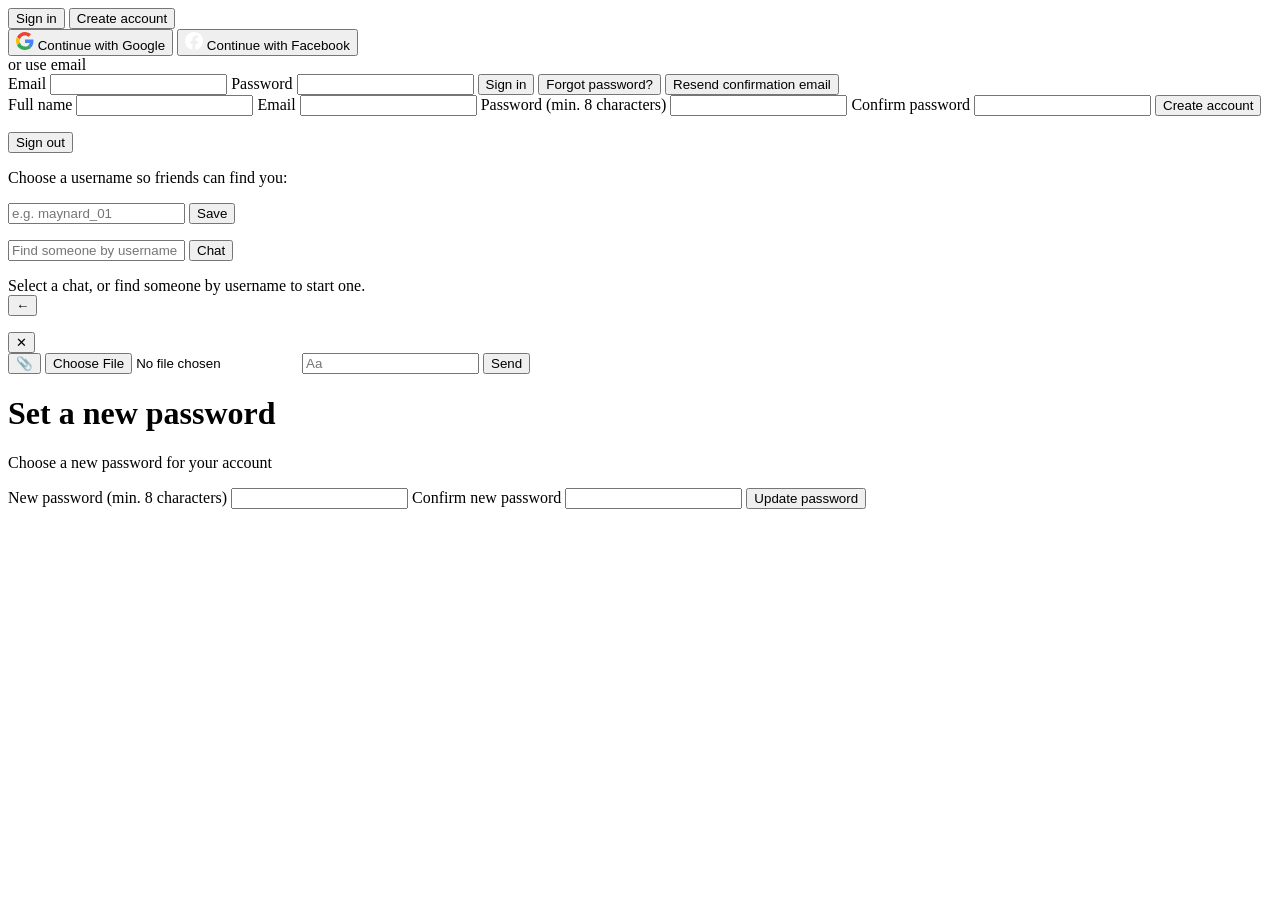
==== src/index.html @ 4a5135b0 "initial" ====
<!DOCTYPE html>
<html lang="en">
<head>
  <meta charset="UTF-8" />
  <meta name="viewport" content="width=device-width, initial-scale=1.0" />
  <title>Sign in</title>
  <link rel="stylesheet" href="\webappcss\style.css" />
  <!-- Google One Tap / Sign-In library (powers the automatic "Sign in with Google" prompt) -->
  <script src="https://accounts.google.com/gsi/client" async defer></script>
</head>
<body>
  <!-- ========== AUTH VIEW (login + registration) ========== -->
  <main class="card" id="auth-view">
    <div class="tabs" role="tablist">
      <button class="tab active" id="tab-login" role="tab" type="button">Sign in</button>
      <button class="tab" id="tab-register" role="tab" type="button">Create account</button>
    </div>

    <button class="btn btn-google" id="google-btn" type="button">
      <svg width="18" height="18" viewBox="0 0 48 48" aria-hidden="true">
        <path fill="#EA4335" d="M24 9.5c3.5 0 6.6 1.2 9.1 3.6l6.8-6.8C35.8 2.4 30.3 0 24 0 14.6 0 6.5 5.4 2.6 13.2l7.9 6.1C12.4 13.6 17.7 9.5 24 9.5z"/>
        <path fill="#4285F4" d="M46.5 24.5c0-1.6-.1-3.1-.4-4.5H24v9h12.7c-.6 3-2.3 5.5-4.8 7.2l7.5 5.8c4.4-4.1 7.1-10.1 7.1-17.5z"/>
        <path fill="#FBBC05" d="M10.5 28.7a14.5 14.5 0 0 1 0-9.4l-7.9-6.1a24 24 0 0 0 0 21.6l7.9-6.1z"/>
        <path fill="#34A853" d="M24 48c6.5 0 11.9-2.1 15.9-5.8l-7.5-5.8c-2.1 1.4-4.9 2.3-8.4 2.3-6.3 0-11.6-4.1-13.5-9.8l-7.9 6.1C6.5 42.6 14.6 48 24 48z"/>
      </svg>
      Continue with Google
    </button>

    <button class="btn btn-facebook" id="facebook-btn" type="button">
      <svg width="18" height="18" viewBox="0 0 24 24" aria-hidden="true" fill="#fff">
        <path d="M24 12a12 12 0 1 0-13.9 11.9v-8.4h-3V12h3V9.4c0-3 1.8-4.7 4.5-4.7 1.3 0 2.7.2 2.7.2v3h-1.5c-1.5 0-2 .9-2 1.9V12h3.4l-.5 3.5h-2.9v8.4A12 12 0 0 0 24 12z"/>
      </svg>
      Continue with Facebook
    </button>

    <div class="divider"><span>or use email</span></div>

    <!-- Sign-in form -->
    <form id="login-form" novalidate>
      <label for="login-email">Email</label>
      <input id="login-email" type="email" autocomplete="email" required />
      <label for="login-password">Password</label>
      <input id="login-password" type="password" autocomplete="current-password" required />
      <button class="btn btn-primary" type="submit">Sign in</button>
      <button class="link" id="forgot-btn" type="button">Forgot password?</button>
      <button class="link hidden" id="resend-btn" type="button">Resend confirmation email</button>
    </form>

    <!-- Registration form -->
    <form id="register-form" class="hidden" novalidate>
      <label for="reg-name">Full name</label>
      <input id="reg-name" type="text" autocomplete="name" required />
      <label for="reg-email">Email</label>
      <input id="reg-email" type="email" autocomplete="email" required />
      <label for="reg-password">Password (min. 8 characters)</label>
      <input id="reg-password" type="password" autocomplete="new-password" minlength="8" required />
      <label for="reg-confirm">Confirm password</label>
      <input id="reg-confirm" type="password" autocomplete="new-password" required />
      <button class="btn btn-primary" type="submit">Create account</button>
    </form>

    <p class="status" id="status" role="status"></p>
  </main>

  <!-- ========== CHAT VIEW (shown after login) ========== -->
  <main class="chat hidden" id="chat-view">
    <!-- Left: me, find people, conversation list -->
    <aside class="sidebar">
      <header class="me">
        <span id="me-avatar"></span>
        <div class="me-text">
          <strong id="user-name"></strong>
          <small id="user-email"></small>
        </div>
        <button class="icon-btn" id="logout-btn" type="button">Sign out</button>
      </header>

      <div class="username-box hidden" id="username-box">
        <p>Choose a username so friends can find you:</p>
        <form id="username-form" novalidate>
          <input id="username-input" type="text" placeholder="e.g. maynard_01" maxlength="30" autocomplete="off" />
          <button class="mini-btn" type="submit">Save</button>
        </form>
        <p class="status" id="username-status" role="status"></p>
      </div>

      <form class="find" id="find-form" novalidate>
        <input id="find-input" type="text" placeholder="Find someone by username" autocomplete="off" />
        <button class="mini-btn" type="submit">Chat</button>
      </form>
      <p class="find-status" id="find-status" role="status"></p>

      <ul class="convo-list" id="convo-list"></ul>
    </aside>

    <!-- Right: the open conversation -->
    <section class="thread">
      <div class="empty" id="thread-empty">Select a chat, or find someone by username to start one.</div>
      <div class="thread-body hidden" id="thread-body">
        <header class="thread-header">
          <button class="icon-btn mobile-only" id="back-btn" type="button" aria-label="Back to chats">←</button>
          <span id="peer-avatar"></span>
          <strong id="peer-name"></strong>
        </header>
        <div class="messages" id="messages" aria-live="polite"></div>
        <p class="send-status" id="send-status" role="status"></p>
        <div class="attach-chip hidden" id="attach-chip">
          <span id="attach-name"></span>
          <button type="button" id="attach-clear" aria-label="Remove attachment">✕</button>
        </div>
        <form class="composer" id="send-form" novalidate>
          <button type="button" class="attach-btn" id="attach-btn" aria-label="Attach a file" title="Attach a file (max 10 MB)">📎</button>
          <input id="attach-input" type="file" class="hidden"
                 accept=".png,.jpg,.jpeg,.gif,.webp,.pdf,.txt,.csv,.zip,.doc,.docx,.xls,.xlsx,.ppt,.pptx,.mp3,.m4a,.wav,.ogg,.mp4,.webm" />
          <input id="msg-input" type="text" placeholder="Aa" maxlength="2000" autocomplete="off" />
          <button type="submit" id="send-btn">Send</button>
        </form>
      </div>
    </section>
  </main>

  <!-- ========== NEW PASSWORD VIEW (opened from the reset-password email) ========== -->
  <main class="card hidden" id="recovery-view">
    <h1>Set a new password</h1>
    <p class="subtitle">Choose a new password for your account</p>
    <form id="recovery-form" novalidate>
      <label for="new-password">New password (min. 8 characters)</label>
      <input id="new-password" type="password" autocomplete="new-password" minlength="8" required />
      <label for="new-confirm">Confirm new password</label>
      <input id="new-confirm" type="password" autocomplete="new-password" required />
      <button class="btn btn-primary" type="submit">Update password</button>
    </form>
    <p class="status" id="recovery-status" role="status"></p>
  </main>

  <script type="module" src="\js\app.js"></script>
</body>
</html>
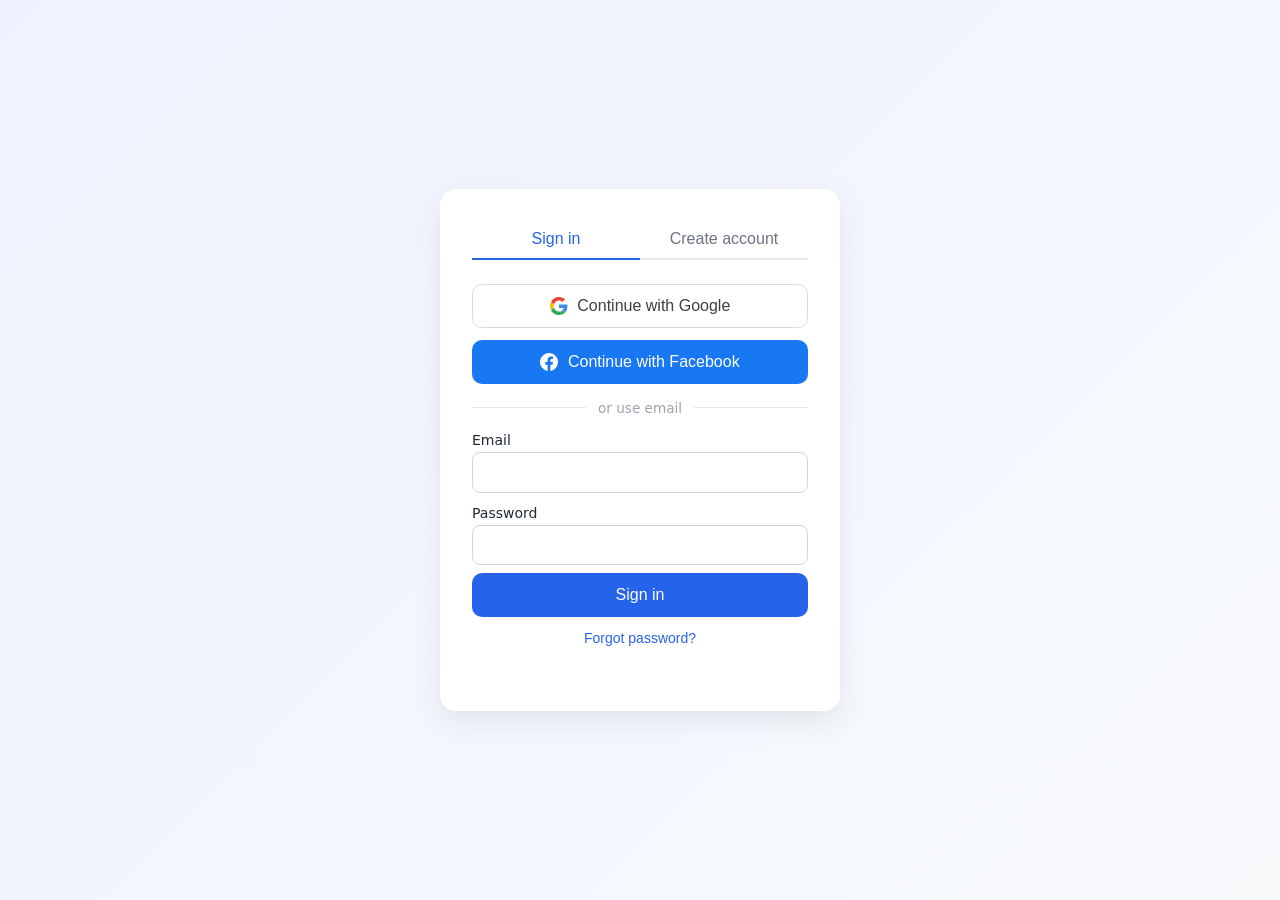
==== commit c6d9ebb0: "11/10/2026" ====
--- a/src/index.html
+++ b/src/index.html
@@ -4,7 +4,7 @@
   <meta charset="UTF-8" />
   <meta name="viewport" content="width=device-width, initial-scale=1.0" />
   <title>Sign in</title>
-  <link rel="stylesheet" href="\webappcss\style.css" />
+  <link rel="stylesheet" href="webappcss/style.css" />
   <!-- Google One Tap / Sign-In library (powers the automatic "Sign in with Google" prompt) -->
   <script src="https://accounts.google.com/gsi/client" async defer></script>
 </head>
@@ -133,6 +133,6 @@
     <p class="status" id="recovery-status" role="status"></p>
   </main>
 
-  <script type="module" src="\js\app.js"></script>
+  <script type="module" src="js/app.js"></script>
 </body>
 </html>
--- a/src/webappcss/style.css
+++ b/src/webappcss/style.css
@@ -0,0 +1,229 @@
+* { box-sizing: border-box; }
+
+body {
+  margin: 0;
+  min-height: 100vh;
+  display: grid;
+  place-items: center;
+  padding: 1rem 0;
+  font-family: system-ui, -apple-system, "Segoe UI", Roboto, sans-serif;
+  background: linear-gradient(135deg, #eef2ff, #f8fafc);
+  color: #1f2937;
+}
+
+.card {
+  width: min(92vw, 400px);
+  padding: 2rem;
+  background: #fff;
+  border-radius: 16px;
+  box-shadow: 0 10px 30px rgba(0, 0, 0, 0.08);
+  text-align: center;
+}
+
+h1 { margin: 0 0 0.25rem; font-size: 1.6rem; }
+.subtitle { margin: 0 0 1.25rem; color: #6b7280; }
+
+/* Tabs */
+.tabs { display: flex; margin-bottom: 1.5rem; border-bottom: 2px solid #e5e7eb; }
+.tab {
+  flex: 1;
+  padding: 0.6rem;
+  background: none;
+  border: none;
+  border-bottom: 2px solid transparent;
+  margin-bottom: -2px;
+  font-size: 1rem;
+  font-weight: 500;
+  color: #6b7280;
+  cursor: pointer;
+}
+.tab.active { color: #2563eb; border-bottom-color: #2563eb; }
+
+/* Buttons */
+.btn {
+  width: 100%;
+  display: flex;
+  align-items: center;
+  justify-content: center;
+  gap: 0.6rem;
+  padding: 0.75rem 1rem;
+  margin-bottom: 0.75rem;
+  font-size: 1rem;
+  font-weight: 500;
+  border-radius: 10px;
+  border: 1px solid transparent;
+  cursor: pointer;
+  transition: filter 0.15s;
+}
+.btn:hover { filter: brightness(0.96); }
+.btn:disabled { opacity: 0.6; cursor: wait; }
+.btn:focus-visible, .tab:focus-visible, input:focus-visible {
+  outline: 3px solid #93c5fd;
+  outline-offset: 2px;
+}
+.btn-google { background: #fff; color: #3c4043; border-color: #dadce0; }
+.btn-facebook { background: #1877f2; color: #fff; }
+.btn-primary { background: #2563eb; color: #fff; margin-top: 0.5rem; }
+.btn-logout { background: #f3f4f6; color: #374151; margin-top: 1rem; }
+
+/* Divider */
+.divider {
+  display: flex;
+  align-items: center;
+  gap: 0.75rem;
+  margin: 1rem 0;
+  color: #9ca3af;
+  font-size: 0.85rem;
+}
+.divider::before, .divider::after { content: ""; flex: 1; height: 1px; background: #e5e7eb; }
+
+/* Forms */
+form { text-align: left; }
+label { display: block; margin: 0.75rem 0 0.25rem; font-size: 0.875rem; font-weight: 500; }
+input {
+  width: 100%;
+  padding: 0.65rem 0.75rem;
+  font-size: 1rem;
+  border: 1px solid #d1d5db;
+  border-radius: 8px;
+}
+
+.link {
+  display: block;
+  margin: 0.25rem auto 0;
+  background: none;
+  border: none;
+  color: #2563eb;
+  font-size: 0.875rem;
+  cursor: pointer;
+}
+.link:hover { text-decoration: underline; }
+
+/* Messages */
+.status { min-height: 1.25rem; margin: 0.75rem 0 0; font-size: 0.9rem; color: #b91c1c; }
+.status.ok { color: #15803d; }
+.notice { padding: 0.6rem; border-radius: 8px; background: #fef9c3; font-size: 0.875rem; }
+
+.avatar { width: 80px; height: 80px; border-radius: 50%; margin-bottom: 1rem; object-fit: cover; background: #e5e7eb; }
+.hidden { display: none !important; }
+
+/* =========================================================
+   Chat layout (Messenger style)
+   ========================================================= */
+.chat {
+  width: min(96vw, 1000px);
+  height: min(92vh, 720px);
+  display: grid;
+  grid-template-columns: 320px 1fr;
+  background: #fff;
+  border-radius: 16px;
+  box-shadow: 0 10px 30px rgba(0, 0, 0, 0.08);
+  overflow: hidden;
+  text-align: left;
+}
+
+.sidebar { display: flex; flex-direction: column; min-height: 0; border-right: 1px solid #e5e7eb; }
+
+.me { display: flex; align-items: center; gap: 0.6rem; padding: 0.9rem 1rem; border-bottom: 1px solid #e5e7eb; }
+.me-text { flex: 1; min-width: 0; display: flex; flex-direction: column; }
+.me-text strong, .me-text small, .convo-name, .convo-preview {
+  overflow: hidden; text-overflow: ellipsis; white-space: nowrap;
+}
+.me-text small { color: #6b7280; }
+
+.avatar-sm { width: 40px; height: 40px; border-radius: 50%; object-fit: cover; background: #e5e7eb; flex: none; }
+.avatar-sm.initials { display: grid; place-items: center; font-weight: 600; color: #374151; }
+#me-avatar, #peer-avatar { display: inline-flex; }
+
+.icon-btn {
+  padding: 0.4rem 0.7rem; font-size: 0.8rem; background: #f3f4f6; color: #374151;
+  border: none; border-radius: 8px; cursor: pointer;
+}
+.icon-btn:hover { filter: brightness(0.95); }
+.mobile-only { display: none; }
+
+.mini-btn {
+  padding: 0 0.9rem; font-size: 0.9rem; font-weight: 600; color: #fff; background: #0084ff;
+  border: none; border-radius: 8px; cursor: pointer;
+}
+.mini-btn:hover { filter: brightness(0.95); }
+
+.username-box { padding: 0.75rem 1rem; background: #eff6ff; font-size: 0.85rem; }
+.username-box p { margin: 0 0 0.5rem; }
+.username-box form, .find { display: flex; gap: 0.4rem; }
+.username-box .status { min-height: 0; margin: 0.4rem 0 0; font-size: 0.8rem; }
+.find { padding: 0.75rem 1rem 0; }
+.find input, .username-box input { flex: 1; min-width: 0; padding: 0.5rem 0.7rem; font-size: 0.9rem; }
+.find-status { min-height: 1.1rem; margin: 0; padding: 0.3rem 1rem 0.4rem; font-size: 0.8rem; color: #b91c1c; }
+.find-status.ok { color: #15803d; }
+
+.convo-list { flex: 1; margin: 0; padding: 0; list-style: none; overflow-y: auto; }
+.convo-empty { padding: 1rem; color: #9ca3af; font-size: 0.9rem; }
+.convo {
+  width: 100%; display: flex; align-items: center; gap: 0.7rem; padding: 0.7rem 1rem;
+  font: inherit; text-align: left; background: none; border: none; cursor: pointer;
+}
+.convo:hover, .convo.active { background: #f3f4f6; }
+.convo-main { flex: 1; min-width: 0; }
+.convo-name { font-weight: 600; }
+.convo-preview { font-size: 0.85rem; color: #6b7280; }
+.convo.unread .convo-name, .convo.unread .convo-preview { font-weight: 700; color: #111827; }
+.convo-side { display: flex; flex-direction: column; align-items: flex-end; gap: 0.25rem; color: #9ca3af; }
+.badge {
+  min-width: 20px; height: 20px; padding: 0 6px; display: grid; place-items: center;
+  font-size: 0.75rem; font-weight: 600; color: #fff; background: #0084ff; border-radius: 999px;
+}
+
+.thread { display: flex; flex-direction: column; min-height: 0; }
+.empty { margin: auto; padding: 1rem; color: #9ca3af; text-align: center; }
+.thread-body { display: flex; flex-direction: column; height: 100%; min-height: 0; }
+.thread-header { display: flex; align-items: center; gap: 0.7rem; padding: 0.8rem 1rem; border-bottom: 1px solid #e5e7eb; }
+
+.messages { flex: 1; min-height: 0; display: flex; flex-direction: column; gap: 0.3rem; padding: 1rem; overflow-y: auto; }
+.msg {
+  max-width: 70%; padding: 0.5rem 0.8rem; line-height: 1.35; border-radius: 18px;
+  overflow-wrap: anywhere; white-space: pre-wrap;
+}
+.msg.them { align-self: flex-start; background: #f0f0f0; }
+.msg.me { align-self: flex-end; color: #fff; background: #0084ff; }
+
+.composer { display: flex; gap: 0.5rem; padding: 0.75rem 1rem; border-top: 1px solid #e5e7eb; }
+.composer input { flex: 1; padding: 0.6rem 1rem; background: #f0f2f5; border-color: transparent; border-radius: 999px; }
+.composer button {
+  padding: 0 1.2rem; font-weight: 600; color: #fff; background: #0084ff;
+  border: none; border-radius: 999px; cursor: pointer;
+}
+
+/* Attachments */
+.composer .attach-btn { padding: 0 0.8rem; font-size: 1.1rem; color: #374151; background: #f0f2f5; }
+.composer button:disabled { opacity: 0.6; cursor: wait; }
+.send-status { min-height: 0; margin: 0; padding: 0 1rem; font-size: 0.8rem; color: #b91c1c; }
+.send-status:not(:empty) { padding-top: 0.4rem; }
+.send-status.ok { color: #15803d; }
+.attach-chip {
+  display: flex; align-items: center; gap: 0.5rem; margin: 0.5rem 1rem 0; padding: 0.4rem 0.7rem;
+  font-size: 0.85rem; background: #eff6ff; border-radius: 8px;
+}
+.attach-chip span { flex: 1; min-width: 0; overflow: hidden; text-overflow: ellipsis; white-space: nowrap; }
+.attach-chip button { background: none; border: none; cursor: pointer; color: #6b7280; font-size: 0.9rem; }
+
+.msg.has-file { padding: 0.35rem; }
+.att-img { display: block; max-width: 100%; max-height: 260px; min-height: 60px; border-radius: 12px; cursor: zoom-in; background: #e5e7eb; }
+.att-text { padding: 0.35rem 0.5rem 0.15rem; }
+.att-file {
+  max-width: 100%; display: flex; align-items: center; gap: 0.5rem; padding: 0.5rem 0.7rem;
+  font: inherit; color: inherit; text-align: left; background: rgba(0, 0, 0, 0.08);
+  border: none; border-radius: 12px; cursor: pointer;
+}
+.msg.me .att-file { background: rgba(255, 255, 255, 0.22); }
+.att-file .att-name { min-width: 0; overflow: hidden; text-overflow: ellipsis; white-space: nowrap; }
+.att-file small { opacity: 0.75; flex: none; }
+
+/* Phones: show either the chat list or the conversation */
+@media (max-width: 700px) {
+  .chat { grid-template-columns: 1fr; height: 96vh; }
+  .thread { display: none; }
+  .chat.show-thread .sidebar { display: none; }
+  .chat.show-thread .thread { display: flex; }
+  .mobile-only { display: inline-flex; }
+}
